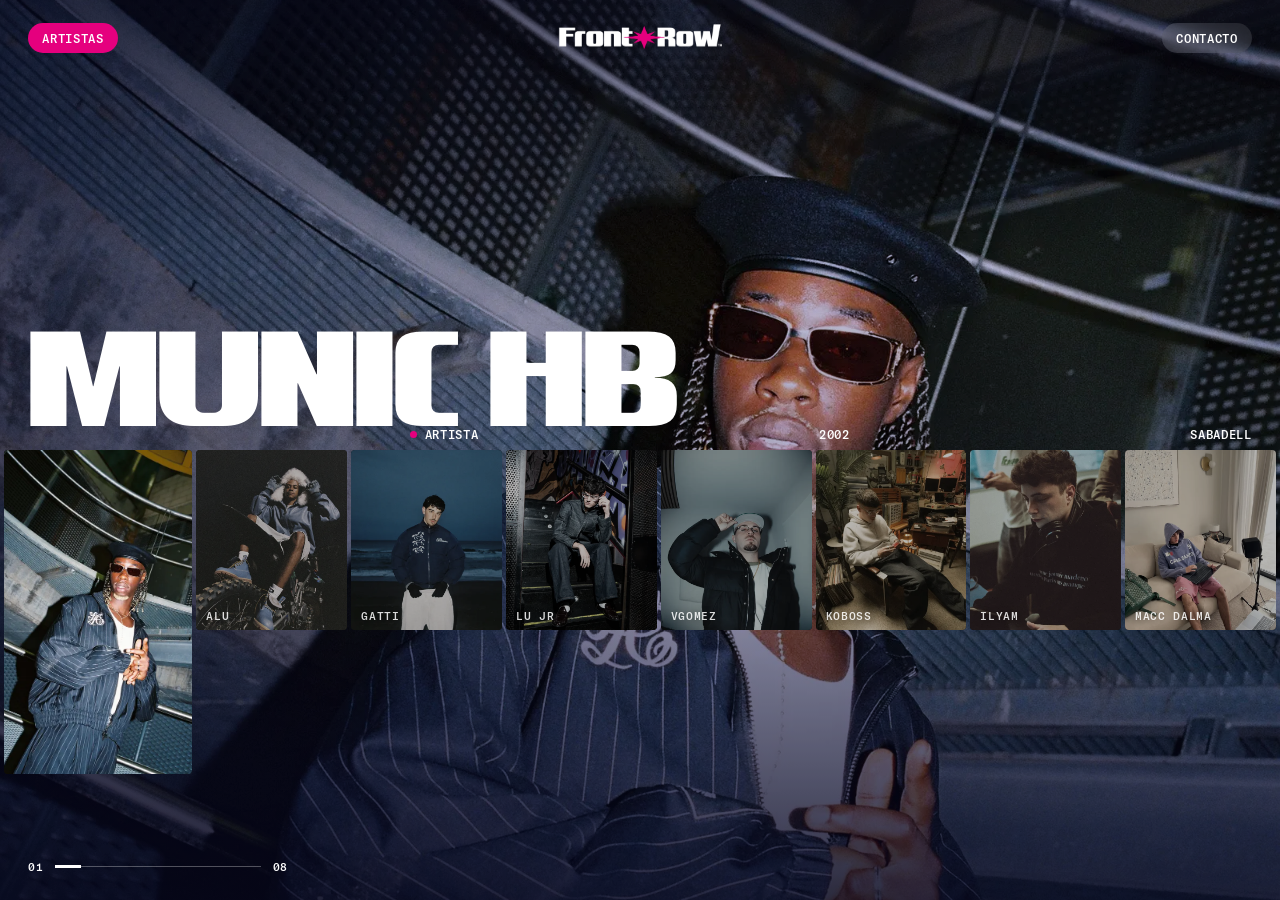
==== index.html @ 2e774e45 "Add files via upload" ====
<!DOCTYPE html>
<html lang="es">
<head>
<meta charset="utf-8">
<meta name="viewport" content="width=device-width, initial-scale=1, viewport-fit=cover">
<title>Front Row Music</title>
<meta name="description" content="Management de artistas y productores. Munic HB, Alu, Gatti, Lu Jr, VGomez, Koboss, Ilyam y Macc Dalma.">
<meta property="og:title" content="Front Row Music">
<meta property="og:description" content="Management de artistas y productores. Munic HB, Alu, Gatti, Lu Jr, VGomez, Koboss, Ilyam y Macc Dalma.">
<meta property="og:image" content="https://frontrowmusic.es/assets/img/og.jpg">
<meta name="theme-color" content="#0B0F9E">
<link rel="icon" href="/favicon.png">
<link rel="preload" href="/assets/fonts/WTJazz-BoldExpanded.otf" as="font" type="font/otf" crossorigin>
<link rel="stylesheet" href="/assets/css/style.css">
<link rel="preload" as="image" href="/assets/img/munic-hb.webp">
</head>
<body class="home">
<div class="bg" aria-hidden="true">
  <img class="bg-img is-on" src="/assets/img/munic-hb.webp" alt="" style="object-position:50% 36%">
  <img class="bg-img" alt="">
  <div class="bg-shade"></div>
</div>
<header class="top">
  <a class="pill is-on" href="/">Artistas</a>
  <a class="logo" href="/" aria-label="Front Row Music, inicio"><img src="/assets/img/logo-blanco.png" alt="Front Row"></a>
  <a class="pill" href="/contacto/">Contacto</a>
</header>
<main class="stage">
  <div class="title">
    <h1 class="big-name" id="bigName">Munic HB</h1>
  </div>
  <div class="meta" id="meta">
    <span id="mRol">Artista</span><span id="mAnio">2002</span><span id="mLugar">Sabadell</span>
  </div>
  <nav class="strip" id="strip" aria-label="Artistas y productores">
    <a class="card is-active" href="/artistas/munic-hb/" data-i="0">
      <img src="/assets/img/munic-hb-thumb.webp" alt="Munic HB" style="object-position:50% 36%" width="560" height="840" fetchpriority="high">
      <span class="card-name">Munic HB</span>
    </a>
    <a class="card" href="/artistas/alu/" data-i="1">
      <img src="/assets/img/alu-thumb.webp" alt="Alu" style="object-position:50% 22%" width="560" height="840" loading="eager">
      <span class="card-name">Alu</span>
    </a>
    <a class="card" href="/artistas/gatti/" data-i="2">
      <img src="/assets/img/gatti-thumb.webp" alt="Gatti" style="object-position:50% 32%" width="560" height="840" loading="eager">
      <span class="card-name">Gatti</span>
    </a>
    <a class="card" href="/artistas/lu-jr/" data-i="3">
      <img src="/assets/img/lu-jr-thumb.webp" alt="Lu Jr" style="object-position:50% 22%" width="560" height="840" loading="eager">
      <span class="card-name">Lu Jr</span>
    </a>
    <a class="card" href="/artistas/vgomez/" data-i="4">
      <img src="/assets/img/vgomez-thumb.webp" alt="VGomez" style="object-position:50% 40%" width="560" height="840" loading="eager">
      <span class="card-name">VGomez</span>
    </a>
    <a class="card" href="/artistas/koboss/" data-i="5">
      <img src="/assets/img/koboss-thumb.webp" alt="Koboss" style="object-position:50% 48%" width="560" height="840" loading="eager">
      <span class="card-name">Koboss</span>
    </a>
    <a class="card" href="/artistas/ilyam/" data-i="6">
      <img src="/assets/img/ilyam-thumb.webp" alt="Ilyam" style="object-position:50% 25%" width="560" height="840" loading="eager">
      <span class="card-name">Ilyam</span>
    </a>
    <a class="card" href="/artistas/macc-dalma/" data-i="7">
      <img src="/assets/img/macc-dalma-thumb.webp" alt="Macc Dalma" style="object-position:50% 85%" width="560" height="840" loading="eager">
      <span class="card-name">Macc Dalma</span>
    </a>
  </nav>
  <div class="counter" aria-hidden="true"><span id="cNow">01</span><span class="bar"><i id="cBar"></i></span><span>08</span></div>
</main>
<script>window.FR=[{"slug": "munic-hb", "nombre": "Munic HB", "rol": "Artista", "anio": 2002, "lugar": "Sabadell", "pos": "50% 36%"}, {"slug": "alu", "nombre": "Alu", "rol": "Artista", "anio": 2002, "lugar": "Barcelona", "pos": "50% 22%"}, {"slug": "gatti", "nombre": "Gatti", "rol": "Artista", "anio": 2003, "lugar": "Mallorca", "pos": "50% 32%"}, {"slug": "lu-jr", "nombre": "Lu Jr", "rol": "Artista", "anio": 2003, "lugar": "Rota", "pos": "50% 22%"}, {"slug": "vgomez", "nombre": "VGomez", "rol": "Artista", "anio": 1998, "lugar": "Mallorca", "pos": "50% 40%"}, {"slug": "koboss", "nombre": "Koboss", "rol": "Productor", "anio": 2002, "lugar": "Mallorca", "pos": "50% 48%"}, {"slug": "ilyam", "nombre": "Ilyam", "rol": "Productor", "anio": 1999, "lugar": "Mallorca", "pos": "50% 25%"}, {"slug": "macc-dalma", "nombre": "Macc Dalma", "rol": "Productor", "anio": 2006, "lugar": "Málaga", "pos": "50% 85%"}];</script>
<script src="/assets/js/home.js" defer></script>
</body>
</html>
---- assets/css/style.css ----
@font-face{font-family:"WT Jazz";src:url(/assets/fonts/WTJazz-BoldExpanded.otf) format("opentype");font-weight:700;font-display:swap}
@font-face{font-family:"Helvetica Now";src:url(/assets/fonts/HelveticaNowDisplay-Bold.otf) format("opentype");font-weight:700;font-display:swap}
@font-face{font-family:"GT Mono";src:url(/assets/fonts/GT-America-Mono-Medium.otf) format("opentype");font-weight:500;font-display:swap}

:root{
  --blue:#0B0F9E; --mag:#E5007E; --ink:#06071c; --white:#fff;
  --display:"WT Jazz","Arial Black",sans-serif;
  --bold:"Helvetica Now","Helvetica Neue",Helvetica,Arial,sans-serif;
  --text:"Helvetica Neue",Helvetica,Arial,sans-serif;
  --mono:"GT Mono",ui-monospace,Menlo,monospace;
  --pad:clamp(16px,2.2vw,32px);
}
*{box-sizing:border-box;margin:0;padding:0}
html,body{height:100%}
body{background:var(--ink);color:var(--white);font-family:var(--text);-webkit-font-smoothing:antialiased;-webkit-tap-highlight-color:transparent}
a{color:inherit;text-decoration:none}
img{display:block}
::selection{background:var(--mag);color:#fff}

/* ---------- header ---------- */
.top{position:fixed;inset:0 0 auto 0;z-index:20;display:grid;grid-template-columns:1fr auto 1fr;align-items:center;padding:calc(var(--pad) * .8) var(--pad)}
.top .pill{justify-self:start;font:500 12px/1 var(--mono);letter-spacing:.06em;text-transform:uppercase;padding:9px 14px;border-radius:99px;background:rgba(255,255,255,.1);backdrop-filter:blur(10px);-webkit-backdrop-filter:blur(10px);transition:background .2s}
.top .pill:last-child{justify-self:end}
.top .pill:hover,.top .pill.is-on{background:var(--mag)}
.top .logo img{height:clamp(20px,2.1vw,28px);width:auto}

/* ---------- home ---------- */
.home{overflow:hidden;height:100svh}
.bg{position:fixed;inset:0;z-index:0;background:var(--blue)}
.bg-img{position:absolute;inset:0;width:100%;height:100%;object-fit:cover;opacity:0;transform:scale(1.04);transition:opacity .7s ease,transform 1.6s cubic-bezier(.2,.7,.2,1)}
.bg-img.is-on{opacity:1;transform:scale(1)}
.bg-shade{position:absolute;inset:0;background:
  linear-gradient(180deg,rgba(6,7,28,.55) 0%,rgba(6,7,28,.08) 28%,rgba(6,7,28,.15) 55%,rgba(6,7,28,.8) 100%),
  linear-gradient(90deg,rgba(6,7,28,.5) 0%,rgba(6,7,28,0) 55%)}
.bg::after{content:"";position:absolute;inset:0;background:var(--blue);mix-blend-mode:multiply;opacity:.22;pointer-events:none}

.stage{position:relative;z-index:2;height:100svh}
.title{position:absolute;left:var(--pad);right:var(--pad);bottom:calc(50% + 8px)}
.big-name{font:700 clamp(54px,9.4vw,168px)/.86 var(--display);text-transform:uppercase;letter-spacing:-.01em;transform-origin:left bottom}
.big-name.swap{animation:grow .55s cubic-bezier(.2,.8,.2,1)}
@keyframes grow{from{opacity:0;transform:scale(.86) translateY(10px)}to{opacity:1;transform:none}}

.meta{position:absolute;left:32%;right:var(--pad);bottom:calc(50% + 10px);display:flex;justify-content:space-between;font:500 12px/1 var(--mono);letter-spacing:.06em;text-transform:uppercase;pointer-events:none}
.meta span:first-child{color:var(--white)}
.meta span:first-child::before{content:"";display:inline-block;width:7px;height:7px;border-radius:50%;background:var(--mag);margin-right:8px;vertical-align:1px}

.strip{position:absolute;left:0;right:0;top:50%;display:flex;gap:4px;align-items:flex-start;padding:0 4px}
.card{position:relative;flex:1 1 0;min-width:0;height:20vh;overflow:hidden;border-radius:4px;background:#111;transition:height .55s cubic-bezier(.2,.8,.2,1),flex-grow .55s cubic-bezier(.2,.8,.2,1)}
.card img{width:100%;height:100%;object-fit:cover;filter:grayscale(.35) brightness(.72);transition:filter .4s,transform .8s cubic-bezier(.2,.8,.2,1)}
.card-name{position:absolute;left:10px;bottom:9px;font:500 11px/1 var(--mono);letter-spacing:.06em;text-transform:uppercase;opacity:.85;text-shadow:0 1px 8px rgba(0,0,0,.6);transition:opacity .3s}
.card.is-active{height:36vh;flex-grow:1.25}
.card.is-active img{filter:none}
.card.is-active .card-name{opacity:0}
.card:focus-visible{outline:2px solid var(--mag);outline-offset:2px}

.counter{position:absolute;left:var(--pad);bottom:calc(var(--pad) + env(safe-area-inset-bottom));display:flex;align-items:center;gap:12px;font:500 11px/1 var(--mono);letter-spacing:.06em;width:min(260px,40vw)}
.counter .bar{flex:1;height:1px;background:rgba(255,255,255,.3);position:relative}
.counter .bar i{position:absolute;left:0;top:-1px;height:3px;background:#fff;width:12.5%;transition:transform .5s cubic-bezier(.2,.8,.2,1)}

@media (max-width:760px){
  .title{bottom:auto;top:auto;left:var(--pad);right:var(--pad);bottom:calc(32vh + 66px)}
  .big-name{font-size:clamp(40px,13.5vw,84px)}
  .meta{left:var(--pad);right:auto;bottom:calc(32vh + 38px);gap:18px}
  .strip{top:auto;bottom:calc(env(safe-area-inset-bottom) + 18px);align-items:flex-end;gap:8px;overflow-x:auto;scroll-snap-type:x mandatory;padding:0 calc(50vw - 18vw);scrollbar-width:none;-webkit-overflow-scrolling:touch}
  .strip::-webkit-scrollbar{display:none}
  .card{flex:0 0 36vw;height:24vh;scroll-snap-align:center;transition:height .4s cubic-bezier(.2,.8,.2,1)}
  .card.is-active{height:32vh;flex-grow:0}
  .counter{display:none}
}

/* ---------- inner pages ---------- */
.page{background:var(--blue);min-height:100svh}
.role{font:500 12px/1 var(--mono);letter-spacing:.08em;text-transform:uppercase;color:#fff;display:flex;align-items:center;gap:8px}
.role::before{content:"";width:7px;height:7px;border-radius:50%;background:var(--mag)}

.artist-wrap{display:grid;grid-template-columns:1fr 1fr;min-height:100svh}
.artist-photo{position:sticky;top:0;height:100svh;overflow:hidden}
.artist-photo img{width:100%;height:100%;object-fit:cover;animation:fadeIn .8s ease both}
@keyframes fadeIn{from{opacity:0;transform:scale(1.03)}to{opacity:1;transform:none}}
.artist-info{display:flex;flex-direction:column;justify-content:center;padding:110px clamp(24px,5vw,88px) 48px;animation:rise .7s .1s cubic-bezier(.2,.8,.2,1) both}
@keyframes rise{from{opacity:0;transform:translateY(16px)}to{opacity:1;transform:none}}
.back{font:500 12px/1 var(--mono);letter-spacing:.06em;text-transform:uppercase;opacity:.7;margin-bottom:auto;padding-bottom:40px;transition:opacity .2s}
.back:hover{opacity:1}
.artist-name{font:700 clamp(46px,6.4vw,112px)/.88 var(--display);text-transform:uppercase;margin:18px 0 20px;overflow-wrap:anywhere}
.origin{font:700 clamp(20px,1.9vw,28px)/1.2 var(--bold);color:#fff;margin-bottom:14px}
.desc{font-size:clamp(16px,1.15vw,18px);line-height:1.5;color:rgba(255,255,255,.82);max-width:46ch}
.links{display:flex;flex-direction:column;margin-top:36px;border-top:1px solid rgba(255,255,255,.25);max-width:520px}
.link-row{display:flex;justify-content:space-between;align-items:center;padding:16px 2px;border-bottom:1px solid rgba(255,255,255,.25);font:700 clamp(17px,1.35vw,21px)/1 var(--bold);transition:color .2s,padding .3s}
.link-row .arr{color:var(--mag);transition:transform .3s}
.link-row:hover{color:var(--mag);padding-left:10px}
.link-row:hover .arr{transform:translate(3px,-3px)}
.pager{display:flex;justify-content:space-between;gap:16px;margin-top:auto;padding-top:56px;font:700 16px/1.2 var(--bold)}
.pager a{display:flex;flex-direction:column;gap:6px;transition:color .2s}
.pager a.r{text-align:right}
.pager a:hover{color:var(--mag)}
.pager small{font:500 11px/1 var(--mono);letter-spacing:.08em;text-transform:uppercase;opacity:.6}

@media (max-width:860px){
  .artist-wrap{grid-template-columns:1fr}
  .artist-photo{position:relative;height:72svh}
  .artist-photo::after{content:"";position:absolute;inset:auto 0 0 0;height:40%;background:linear-gradient(180deg,rgba(11,15,158,0),var(--blue))}
  .artist-info{padding:0 22px 40px;margin-top:-90px;position:relative}
  .back{display:none}
  .link-row{padding:19px 2px}
}

/* ---------- contact ---------- */
.contact{overflow-x:hidden}
.contact-wrap{position:relative;z-index:1;min-height:100svh;display:flex;flex-direction:column;justify-content:center;padding:120px var(--pad) 80px}
.mail{font:700 clamp(22px,5.6vw,104px)/1 var(--display);text-transform:uppercase;margin:24px 0 18px;overflow-wrap:anywhere;transition:color .25s}
.mail:hover{color:var(--mag)}
.contact-note{font-size:clamp(16px,1.2vw,19px);color:rgba(255,255,255,.8)}
.contact .links{max-width:420px}
.star-deco{position:fixed;right:-12vw;bottom:-14vw;width:min(62vw,820px);opacity:.9;z-index:0;animation:spin 60s linear infinite;pointer-events:none}
@keyframes spin{to{transform:rotate(360deg)}}
.foot{position:fixed;left:var(--pad);bottom:var(--pad);font:500 11px/1 var(--mono);letter-spacing:.06em;text-transform:uppercase;opacity:.6;z-index:1}

@media (prefers-reduced-motion:reduce){*{animation:none!important;transition:none!important}}
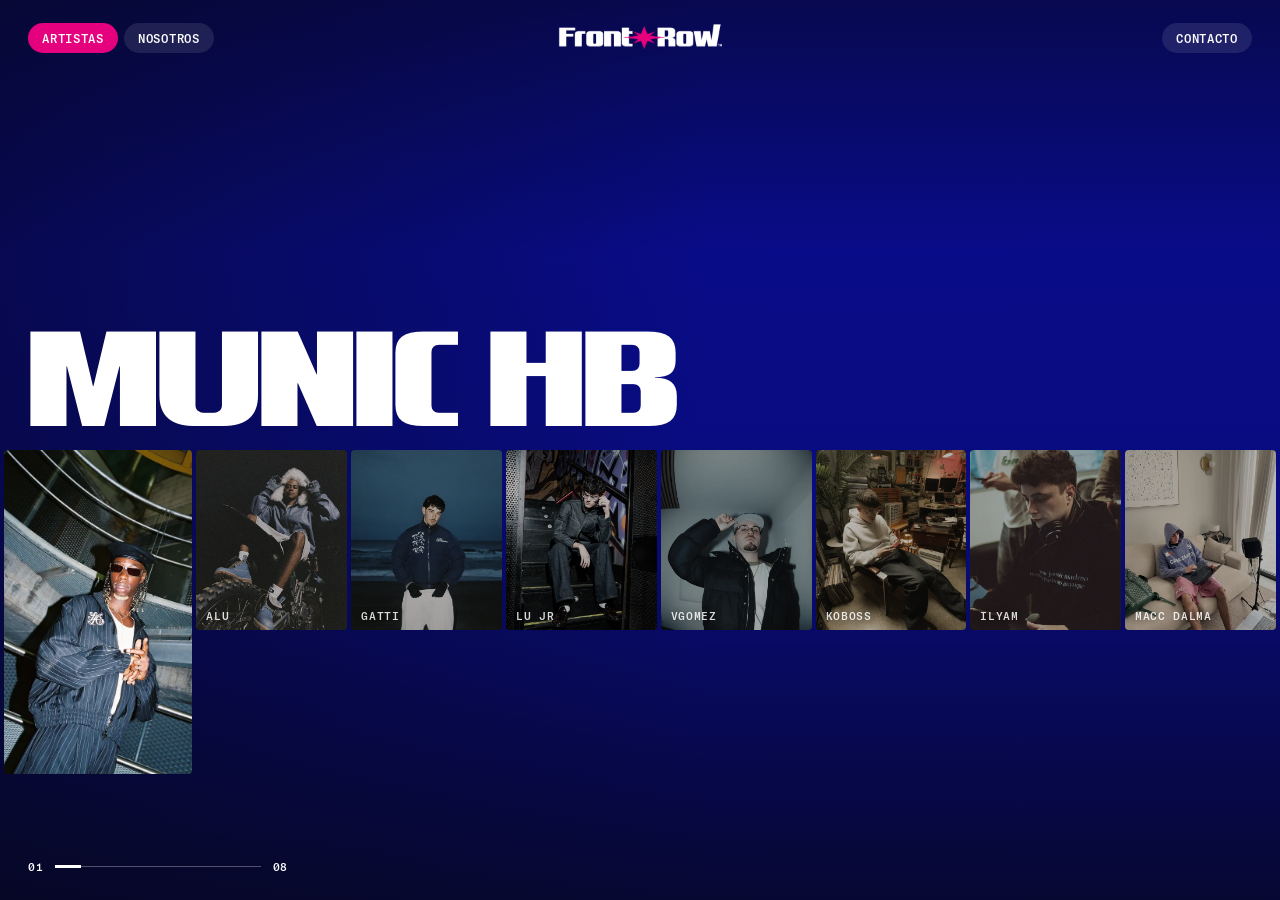
==== commit 56c4ff2e: "Add files via upload" ====
--- a/index.html
+++ b/index.html
@@ -12,25 +12,22 @@
 <link rel="icon" href="/favicon.png">
 <link rel="preload" href="/assets/fonts/WTJazz-BoldExpanded.otf" as="font" type="font/otf" crossorigin>
 <link rel="stylesheet" href="/assets/css/style.css">
-<link rel="preload" as="image" href="/assets/img/munic-hb.webp">
+<link rel="preload" as="image" href="/assets/img/munic-hb.webp" media="(max-width:760px)">
 </head>
 <body class="home">
 <div class="bg" aria-hidden="true">
-  <img class="bg-img is-on" src="/assets/img/munic-hb.webp" alt="" style="object-position:50% 36%">
+  <img class="bg-img is-on" loading="lazy" src="/assets/img/munic-hb.webp" alt="" style="object-position:50% 36%;--mz:1;--mo:50% 100%">
   <img class="bg-img" alt="">
   <div class="bg-shade"></div>
 </div>
 <header class="top">
-  <a class="pill is-on" href="/">Artistas</a>
+  <nav class="nav-l"><a class="pill is-on" href="/">Artistas</a><a class="pill" href="/nosotros/">Nosotros</a></nav>
   <a class="logo" href="/" aria-label="Front Row Music, inicio"><img src="/assets/img/logo-blanco.png" alt="Front Row"></a>
   <a class="pill" href="/contacto/">Contacto</a>
 </header>
 <main class="stage">
   <div class="title">
     <h1 class="big-name" id="bigName">Munic HB</h1>
-  </div>
-  <div class="meta" id="meta">
-    <span id="mRol">Artista</span><span id="mAnio">2002</span><span id="mLugar">Sabadell</span>
   </div>
   <nav class="strip" id="strip" aria-label="Artistas y productores">
     <a class="card is-active" href="/artistas/munic-hb/" data-i="0">
@@ -68,7 +65,7 @@
   </nav>
   <div class="counter" aria-hidden="true"><span id="cNow">01</span><span class="bar"><i id="cBar"></i></span><span>08</span></div>
 </main>
-<script>window.FR=[{"slug": "munic-hb", "nombre": "Munic HB", "rol": "Artista", "anio": 2002, "lugar": "Sabadell", "pos": "50% 36%"}, {"slug": "alu", "nombre": "Alu", "rol": "Artista", "anio": 2002, "lugar": "Barcelona", "pos": "50% 22%"}, {"slug": "gatti", "nombre": "Gatti", "rol": "Artista", "anio": 2003, "lugar": "Mallorca", "pos": "50% 32%"}, {"slug": "lu-jr", "nombre": "Lu Jr", "rol": "Artista", "anio": 2003, "lugar": "Rota", "pos": "50% 22%"}, {"slug": "vgomez", "nombre": "VGomez", "rol": "Artista", "anio": 1998, "lugar": "Mallorca", "pos": "50% 40%"}, {"slug": "koboss", "nombre": "Koboss", "rol": "Productor", "anio": 2002, "lugar": "Mallorca", "pos": "50% 48%"}, {"slug": "ilyam", "nombre": "Ilyam", "rol": "Productor", "anio": 1999, "lugar": "Mallorca", "pos": "50% 25%"}, {"slug": "macc-dalma", "nombre": "Macc Dalma", "rol": "Productor", "anio": 2006, "lugar": "Málaga", "pos": "50% 85%"}];</script>
+<script>window.FR=[{"slug": "munic-hb", "nombre": "Munic HB", "rol": "Artista", "anio": 2002, "lugar": "Sabadell", "pos": "50% 36%", "mz": 1, "mo": "50% 100%"}, {"slug": "alu", "nombre": "Alu", "rol": "Artista", "anio": 2002, "lugar": "Barcelona", "pos": "50% 22%", "mz": 1, "mo": "50% 100%"}, {"slug": "gatti", "nombre": "Gatti", "rol": "Artista", "anio": 2003, "lugar": "Mallorca", "pos": "50% 32%", "mz": 1.1, "mo": "50% 100%"}, {"slug": "lu-jr", "nombre": "Lu Jr", "rol": "Artista", "anio": 2003, "lugar": "Rota", "pos": "50% 22%", "mz": 1, "mo": "50% 100%"}, {"slug": "vgomez", "nombre": "VGomez", "rol": "Artista", "anio": 1998, "lugar": "Mallorca", "pos": "50% 40%", "mz": 1.25, "mo": "50% 100%"}, {"slug": "koboss", "nombre": "Koboss", "rol": "Productor", "anio": 2002, "lugar": "Mallorca", "pos": "50% 48%", "mz": 1, "mo": "50% 100%"}, {"slug": "ilyam", "nombre": "Ilyam", "rol": "Productor", "anio": 1999, "lugar": "Mallorca", "pos": "50% 25%", "mz": 1, "mo": "50% 100%"}, {"slug": "macc-dalma", "nombre": "Macc Dalma", "rol": "Productor", "anio": 2006, "lugar": "Málaga", "pos": "50% 85%", "mz": 1.5, "mo": "35% 100%"}];</script>
 <script src="/assets/js/home.js" defer></script>
 </body>
 </html>
--- a/assets/css/style.css
+++ b/assets/css/style.css
@@ -19,15 +19,16 @@
 
 /* ---------- header ---------- */
 .top{position:fixed;inset:0 0 auto 0;z-index:20;display:grid;grid-template-columns:1fr auto 1fr;align-items:center;padding:calc(var(--pad) * .8) var(--pad)}
-.top .pill{justify-self:start;font:500 12px/1 var(--mono);letter-spacing:.06em;text-transform:uppercase;padding:9px 14px;border-radius:99px;background:rgba(255,255,255,.1);backdrop-filter:blur(10px);-webkit-backdrop-filter:blur(10px);transition:background .2s}
-.top .pill:last-child{justify-self:end}
+.top .nav-l{justify-self:start;display:flex;gap:6px}
+.top .pill{font:500 12px/1 var(--mono);letter-spacing:.06em;text-transform:uppercase;padding:9px 14px;border-radius:99px;background:rgba(255,255,255,.1);backdrop-filter:blur(10px);-webkit-backdrop-filter:blur(10px);transition:background .2s}
+.top > .pill{justify-self:end}
 .top .pill:hover,.top .pill.is-on{background:var(--mag)}
 .top .logo img{height:clamp(20px,2.1vw,28px);width:auto}
 
 /* ---------- home ---------- */
 .home{overflow:hidden;height:100svh}
 .bg{position:fixed;inset:0;z-index:0;background:var(--blue)}
-.bg-img{position:absolute;inset:0;width:100%;height:100%;object-fit:cover;opacity:0;transform:scale(1.04);transition:opacity .7s ease,transform 1.6s cubic-bezier(.2,.7,.2,1)}
+.bg-img{display:none;position:absolute;inset:0;width:100%;height:100%;object-fit:cover;opacity:0;transform:scale(1.04);transition:opacity .7s ease,transform 1.6s cubic-bezier(.2,.7,.2,1)}
 .bg-img.is-on{opacity:1;transform:scale(1)}
 .bg-shade{position:absolute;inset:0;background:
   linear-gradient(180deg,rgba(6,7,28,.55) 0%,rgba(6,7,28,.08) 28%,rgba(6,7,28,.15) 55%,rgba(6,7,28,.8) 100%),
@@ -40,9 +41,6 @@
 .big-name.swap{animation:grow .55s cubic-bezier(.2,.8,.2,1)}
 @keyframes grow{from{opacity:0;transform:scale(.86) translateY(10px)}to{opacity:1;transform:none}}
 
-.meta{position:absolute;left:32%;right:var(--pad);bottom:calc(50% + 10px);display:flex;justify-content:space-between;font:500 12px/1 var(--mono);letter-spacing:.06em;text-transform:uppercase;pointer-events:none}
-.meta span:first-child{color:var(--white)}
-.meta span:first-child::before{content:"";display:inline-block;width:7px;height:7px;border-radius:50%;background:var(--mag);margin-right:8px;vertical-align:1px}
 
 .strip{position:absolute;left:0;right:0;top:50%;display:flex;gap:4px;align-items:flex-start;padding:0 4px}
 .card{position:relative;flex:1 1 0;min-width:0;height:20vh;overflow:hidden;border-radius:4px;background:#111;transition:height .55s cubic-bezier(.2,.8,.2,1),flex-grow .55s cubic-bezier(.2,.8,.2,1)}
@@ -58,9 +56,12 @@
 .counter .bar i{position:absolute;left:0;top:-1px;height:3px;background:#fff;width:12.5%;transition:transform .5s cubic-bezier(.2,.8,.2,1)}
 
 @media (max-width:760px){
-  .title{bottom:auto;top:auto;left:var(--pad);right:var(--pad);bottom:calc(32vh + 66px)}
+  .title{left:var(--pad);right:var(--pad);bottom:calc(32vh + 44px)}
+  .bg-img{display:block;transform-origin:var(--mo,50% 100%);scale:var(--mz,1)}
+  .top .pill{font-size:10px;padding:8px 10px}
+  .top .nav-l{gap:4px}
+  .top .logo img{height:17px}
   .big-name{font-size:clamp(40px,13.5vw,84px)}
-  .meta{left:var(--pad);right:auto;bottom:calc(32vh + 38px);gap:18px}
   .strip{top:auto;bottom:calc(env(safe-area-inset-bottom) + 18px);align-items:flex-end;gap:8px;overflow-x:auto;scroll-snap-type:x mandatory;padding:0 calc(50vw - 18vw);scrollbar-width:none;-webkit-overflow-scrolling:touch}
   .strip::-webkit-scrollbar{display:none}
   .card{flex:0 0 36vw;height:24vh;scroll-snap-align:center;transition:height .4s cubic-bezier(.2,.8,.2,1)}
@@ -89,11 +90,10 @@
 .link-row .arr{color:var(--mag);transition:transform .3s}
 .link-row:hover{color:var(--mag);padding-left:10px}
 .link-row:hover .arr{transform:translate(3px,-3px)}
-.pager{display:flex;justify-content:space-between;gap:16px;margin-top:auto;padding-top:56px;font:700 16px/1.2 var(--bold)}
-.pager a{display:flex;flex-direction:column;gap:6px;transition:color .2s}
-.pager a.r{text-align:right}
-.pager a:hover{color:var(--mag)}
-.pager small{font:500 11px/1 var(--mono);letter-spacing:.08em;text-transform:uppercase;opacity:.6}
+.artist-foot{margin-top:auto;padding-top:56px;display:flex;flex-direction:column;align-items:center;gap:8px;text-align:center}
+.artist-foot small{font:500 11px/1 var(--mono);letter-spacing:.08em;text-transform:uppercase;opacity:.6}
+.artist-foot a{font:700 clamp(16px,1.3vw,20px)/1.2 var(--bold);border-bottom:1px solid rgba(255,255,255,.35);padding-bottom:3px;transition:color .2s,border-color .2s}
+.artist-foot a:hover{color:var(--mag);border-color:var(--mag)}
 
 @media (max-width:860px){
   .artist-wrap{grid-template-columns:1fr}
@@ -115,4 +115,27 @@
 @keyframes spin{to{transform:rotate(360deg)}}
 .foot{position:fixed;left:var(--pad);bottom:var(--pad);font:500 11px/1 var(--mono);letter-spacing:.06em;text-transform:uppercase;opacity:.6;z-index:1}
 
+/* ---------- about ---------- */
+.about{overflow-x:hidden}
+.about-wrap{position:relative;z-index:1;max-width:1100px;padding:150px var(--pad) 90px;animation:rise .7s cubic-bezier(.2,.8,.2,1) both}
+.about-title{font:700 clamp(40px,6vw,96px)/.9 var(--display);text-transform:uppercase}
+.about-sub{font:500 clamp(12px,1vw,14px)/1 var(--mono);letter-spacing:.1em;text-transform:uppercase;color:var(--mag);margin:20px 0 56px}
+.about-lead{font:700 clamp(24px,2.6vw,40px)/1.15 var(--bold);max-width:22ch;margin-bottom:22px}
+.about-p{font-size:clamp(16px,1.2vw,19px);line-height:1.55;color:rgba(255,255,255,.84);max-width:58ch}
+.about-cols{display:grid;grid-template-columns:1fr 1fr;gap:clamp(28px,4vw,64px);margin-top:56px;padding-top:36px;border-top:1px solid rgba(255,255,255,.25)}
+.about-cols .role{margin-bottom:16px;font-weight:500}
+.about-founded{font:500 12px/1 var(--mono);letter-spacing:.08em;text-transform:uppercase;opacity:.65;margin-top:56px}
+.about-mail{display:inline-flex;gap:14px;align-items:center;margin-top:22px;font:700 clamp(22px,3vw,44px)/1 var(--display);text-transform:uppercase;overflow-wrap:anywhere;transition:color .25s}
+.about-mail .arr{font-size:.6em}
+.about-mail:hover{color:var(--mag)}
+.about .star-deco{width:min(42vw,600px);right:-15vw;bottom:-17vw}
+.about-wrap{max-width:1000px}
+@media (max-width:760px){.about-cols{grid-template-columns:1fr}.about-wrap{padding-top:120px}.about .star-deco{display:none}}
+@media (max-width:760px){.about-mail,.mail{font-size:4.5vw}.about-mail{gap:8px}}
+
+.desc a{color:#fff;border-bottom:1px solid var(--mag);transition:color .2s}
+.desc a:hover{color:var(--mag)}
+.about-p + .about-p{margin-top:18px}
+.about-mail{margin-top:48px}
+
 @media (prefers-reduced-motion:reduce){*{animation:none!important;transition:none!important}}
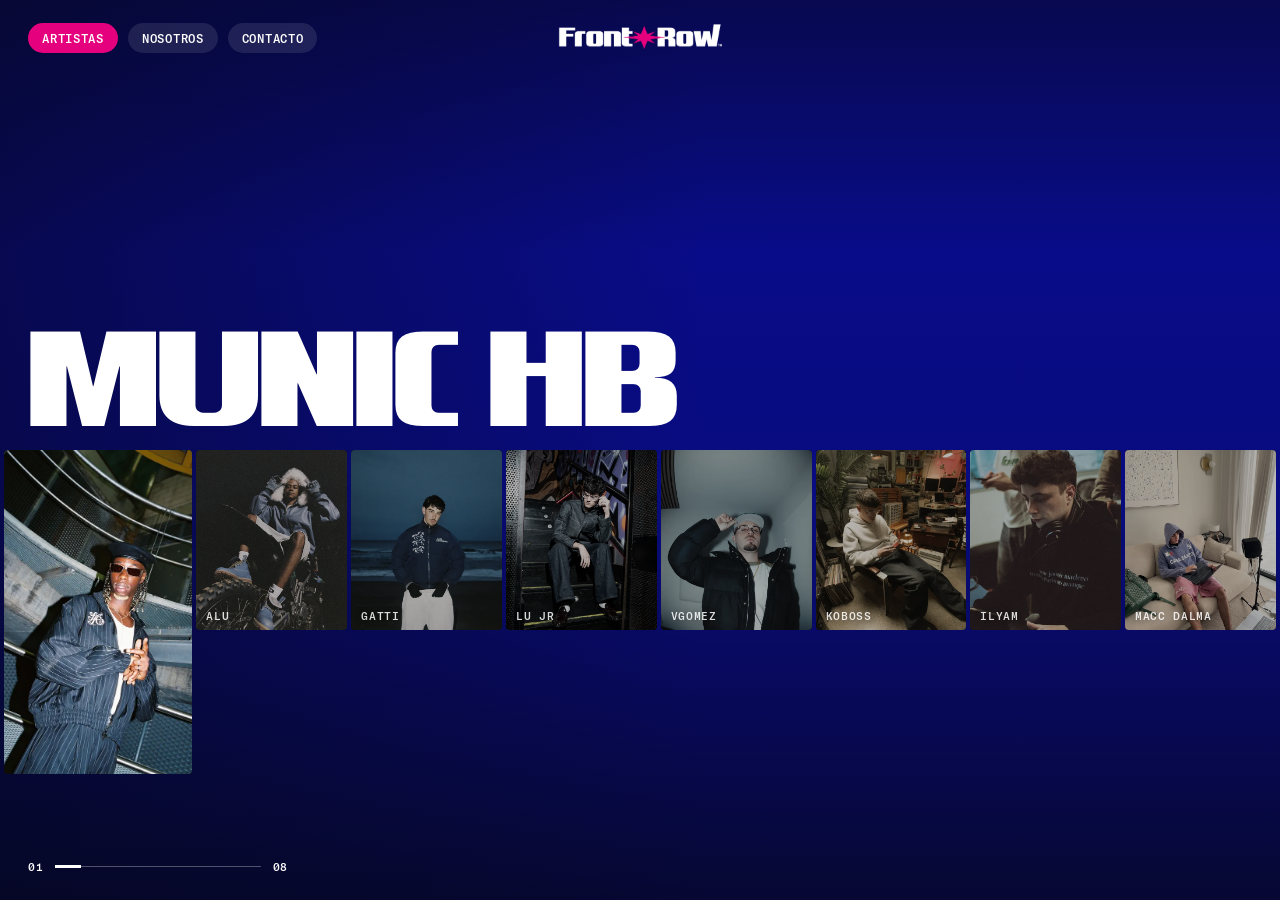
==== commit 4d07420e: "Add files via upload" ====
--- a/index.html
+++ b/index.html
@@ -11,7 +11,7 @@
 <meta name="theme-color" content="#0B0F9E">
 <link rel="icon" href="/favicon.png">
 <link rel="preload" href="/assets/fonts/WTJazz-BoldExpanded.otf" as="font" type="font/otf" crossorigin>
-<link rel="stylesheet" href="/assets/css/style.css">
+<link rel="stylesheet" href="/assets/css/style.css?v=202611090159">
 <link rel="preload" as="image" href="/assets/img/munic-hb.webp" media="(max-width:760px)">
 </head>
 <body class="home">
@@ -21,9 +21,8 @@
   <div class="bg-shade"></div>
 </div>
 <header class="top">
-  <nav class="nav-l"><a class="pill is-on" href="/">Artistas</a><a class="pill" href="/nosotros/">Nosotros</a></nav>
+  <nav class="nav-l"><a class="pill is-on" href="/">Artistas</a><a class="pill" href="/nosotros/">Nosotros</a><a class="pill" href="/contacto/">Contacto</a></nav>
   <a class="logo" href="/" aria-label="Front Row Music, inicio"><img src="/assets/img/logo-blanco.png" alt="Front Row"></a>
-  <a class="pill" href="/contacto/">Contacto</a>
 </header>
 <main class="stage">
   <div class="title">
@@ -66,6 +65,6 @@
   <div class="counter" aria-hidden="true"><span id="cNow">01</span><span class="bar"><i id="cBar"></i></span><span>08</span></div>
 </main>
 <script>window.FR=[{"slug": "munic-hb", "nombre": "Munic HB", "rol": "Artista", "anio": 2002, "lugar": "Sabadell", "pos": "50% 36%", "mz": 1, "mo": "50% 100%"}, {"slug": "alu", "nombre": "Alu", "rol": "Artista", "anio": 2002, "lugar": "Barcelona", "pos": "50% 22%", "mz": 1, "mo": "50% 100%"}, {"slug": "gatti", "nombre": "Gatti", "rol": "Artista", "anio": 2003, "lugar": "Mallorca", "pos": "50% 32%", "mz": 1.1, "mo": "50% 100%"}, {"slug": "lu-jr", "nombre": "Lu Jr", "rol": "Artista", "anio": 2003, "lugar": "Rota", "pos": "50% 22%", "mz": 1, "mo": "50% 100%"}, {"slug": "vgomez", "nombre": "VGomez", "rol": "Artista", "anio": 1998, "lugar": "Mallorca", "pos": "50% 40%", "mz": 1.25, "mo": "50% 100%"}, {"slug": "koboss", "nombre": "Koboss", "rol": "Productor", "anio": 2002, "lugar": "Mallorca", "pos": "50% 48%", "mz": 1, "mo": "50% 100%"}, {"slug": "ilyam", "nombre": "Ilyam", "rol": "Productor", "anio": 1999, "lugar": "Mallorca", "pos": "50% 25%", "mz": 1, "mo": "50% 100%"}, {"slug": "macc-dalma", "nombre": "Macc Dalma", "rol": "Productor", "anio": 2006, "lugar": "Málaga", "pos": "50% 85%", "mz": 1.5, "mo": "35% 100%"}];</script>
-<script src="/assets/js/home.js" defer></script>
+<script src="/assets/js/home.js?v=202611090159" defer></script>
 </body>
 </html>
--- a/assets/css/style.css
+++ b/assets/css/style.css
@@ -19,9 +19,8 @@
 
 /* ---------- header ---------- */
 .top{position:fixed;inset:0 0 auto 0;z-index:20;display:grid;grid-template-columns:1fr auto 1fr;align-items:center;padding:calc(var(--pad) * .8) var(--pad)}
-.top .nav-l{justify-self:start;display:flex;gap:6px}
+.top .nav-l{justify-self:start;display:flex;gap:10px}
 .top .pill{font:500 12px/1 var(--mono);letter-spacing:.06em;text-transform:uppercase;padding:9px 14px;border-radius:99px;background:rgba(255,255,255,.1);backdrop-filter:blur(10px);-webkit-backdrop-filter:blur(10px);transition:background .2s}
-.top > .pill{justify-self:end}
 .top .pill:hover,.top .pill.is-on{background:var(--mag)}
 .top .logo img{height:clamp(20px,2.1vw,28px);width:auto}
 
@@ -59,8 +58,10 @@
   .title{left:var(--pad);right:var(--pad);bottom:calc(32vh + 44px)}
   .bg-img{display:block;transform-origin:var(--mo,50% 100%);scale:var(--mz,1)}
   .top .pill{font-size:10px;padding:8px 10px}
-  .top .nav-l{gap:4px}
-  .top .logo img{height:17px}
+  .top{grid-template-columns:1fr auto}
+  .top .nav-l{gap:6px}
+  .top .logo{justify-self:end}
+  .top .logo img{height:16px}
   .big-name{font-size:clamp(40px,13.5vw,84px)}
   .strip{top:auto;bottom:calc(env(safe-area-inset-bottom) + 18px);align-items:flex-end;gap:8px;overflow-x:auto;scroll-snap-type:x mandatory;padding:0 calc(50vw - 18vw);scrollbar-width:none;-webkit-overflow-scrolling:touch}
   .strip::-webkit-scrollbar{display:none}
@@ -91,9 +92,12 @@
 .link-row:hover{color:var(--mag);padding-left:10px}
 .link-row:hover .arr{transform:translate(3px,-3px)}
 .artist-foot{margin-top:auto;padding-top:56px;display:flex;flex-direction:column;align-items:center;gap:8px;text-align:center}
+.artist-foot{gap:14px}
 .artist-foot small{font:500 11px/1 var(--mono);letter-spacing:.08em;text-transform:uppercase;opacity:.6}
-.artist-foot a{font:700 clamp(16px,1.3vw,20px)/1.2 var(--bold);border-bottom:1px solid rgba(255,255,255,.35);padding-bottom:3px;transition:color .2s,border-color .2s}
-.artist-foot a:hover{color:var(--mag);border-color:var(--mag)}
+.mail-pill{display:inline-flex;align-items:center;gap:14px;padding:16px 26px;border:1px solid rgba(255,255,255,.45);border-radius:99px;font:700 clamp(16px,1.25vw,19px)/1 var(--bold);transition:background .25s,border-color .25s,color .25s}
+.mail-pill .arr{color:var(--mag);transition:transform .3s,color .25s}
+.mail-pill:hover{background:var(--mag);border-color:var(--mag)}
+.mail-pill:hover .arr{color:#fff;transform:translate(3px,-3px)}
 
 @media (max-width:860px){
   .artist-wrap{grid-template-columns:1fr}
@@ -116,26 +120,28 @@
 .foot{position:fixed;left:var(--pad);bottom:var(--pad);font:500 11px/1 var(--mono);letter-spacing:.06em;text-transform:uppercase;opacity:.6;z-index:1}
 
 /* ---------- about ---------- */
-.about{overflow-x:hidden}
-.about-wrap{position:relative;z-index:1;max-width:1100px;padding:150px var(--pad) 90px;animation:rise .7s cubic-bezier(.2,.8,.2,1) both}
-.about-title{font:700 clamp(40px,6vw,96px)/.9 var(--display);text-transform:uppercase}
-.about-sub{font:500 clamp(12px,1vw,14px)/1 var(--mono);letter-spacing:.1em;text-transform:uppercase;color:var(--mag);margin:20px 0 56px}
-.about-lead{font:700 clamp(24px,2.6vw,40px)/1.15 var(--bold);max-width:22ch;margin-bottom:22px}
-.about-p{font-size:clamp(16px,1.2vw,19px);line-height:1.55;color:rgba(255,255,255,.84);max-width:58ch}
-.about-cols{display:grid;grid-template-columns:1fr 1fr;gap:clamp(28px,4vw,64px);margin-top:56px;padding-top:36px;border-top:1px solid rgba(255,255,255,.25)}
-.about-cols .role{margin-bottom:16px;font-weight:500}
-.about-founded{font:500 12px/1 var(--mono);letter-spacing:.08em;text-transform:uppercase;opacity:.65;margin-top:56px}
-.about-mail{display:inline-flex;gap:14px;align-items:center;margin-top:22px;font:700 clamp(22px,3vw,44px)/1 var(--display);text-transform:uppercase;overflow-wrap:anywhere;transition:color .25s}
-.about-mail .arr{font-size:.6em}
+.about{overflow-x:hidden;position:relative}
+.about .star-deco{position:absolute;width:min(30vw,480px);right:-5vw;top:70px;bottom:auto;opacity:.95}
+.about-wrap{position:relative;z-index:1;padding:clamp(120px,15vh,170px) var(--pad) 80px}
+.about-hero{animation:rise .7s cubic-bezier(.2,.8,.2,1) both}
+.about-title{font:700 clamp(52px,10.5vw,190px)/.84 var(--display);text-transform:uppercase;letter-spacing:-.01em}
+.about-sub{display:flex;flex-wrap:wrap;align-items:center;gap:14px 18px;margin-top:clamp(22px,3vw,36px);font:700 clamp(13px,1.15vw,17px)/1 var(--bold);letter-spacing:.14em;text-transform:uppercase}
+.about-sub i{width:9px;height:9px;background:var(--mag);transform:rotate(45deg);display:block}
+.about-grid{display:grid;grid-template-columns:minmax(0,5fr) minmax(0,7fr);gap:clamp(32px,5vw,96px);margin-top:clamp(64px,10vh,120px);padding-top:clamp(36px,5vh,56px);border-top:1px solid rgba(255,255,255,.28);max-width:1320px;animation:rise .8s .12s cubic-bezier(.2,.8,.2,1) both}
+.about-lead{font:700 clamp(28px,3vw,50px)/1.05 var(--bold);letter-spacing:-.01em}
+.about-body{display:flex;flex-direction:column;gap:22px;max-width:62ch}
+.about-p{font:400 clamp(17px,1.3vw,20px)/1.6 var(--text);color:rgba(255,255,255,.86)}
+.about-p:first-child::first-letter{font:700 3.3em/.8 var(--display);float:left;margin:.08em .12em 0 0;color:var(--mag)}
+.about-cta{margin-top:clamp(72px,12vh,140px);display:flex;flex-direction:column;gap:18px;animation:rise .8s .22s cubic-bezier(.2,.8,.2,1) both}
+.about-mail{display:inline-flex;align-items:center;gap:16px;align-self:flex-start;font:700 clamp(22px,4.4vw,72px)/1 var(--display);text-transform:uppercase;transition:color .25s}
+.about-mail .arr{font-size:.55em;transition:transform .3s}
 .about-mail:hover{color:var(--mag)}
-.about .star-deco{width:min(42vw,600px);right:-15vw;bottom:-17vw}
-.about-wrap{max-width:1000px}
-@media (max-width:760px){.about-cols{grid-template-columns:1fr}.about-wrap{padding-top:120px}.about .star-deco{display:none}}
-@media (max-width:760px){.about-mail,.mail{font-size:4.5vw}.about-mail{gap:8px}}
-
-.desc a{color:#fff;border-bottom:1px solid var(--mag);transition:color .2s}
-.desc a:hover{color:var(--mag)}
-.about-p + .about-p{margin-top:18px}
-.about-mail{margin-top:48px}
+.about-mail:hover .arr{transform:translate(4px,-4px)}
+@media (max-width:860px){
+  .about-grid{grid-template-columns:1fr}
+  .about .star-deco{display:none}
+  .about-sub{font-size:11px;gap:10px 12px;letter-spacing:.1em}
+  .about-mail{font-size:4.6vw;gap:8px}
+}
 
 @media (prefers-reduced-motion:reduce){*{animation:none!important;transition:none!important}}
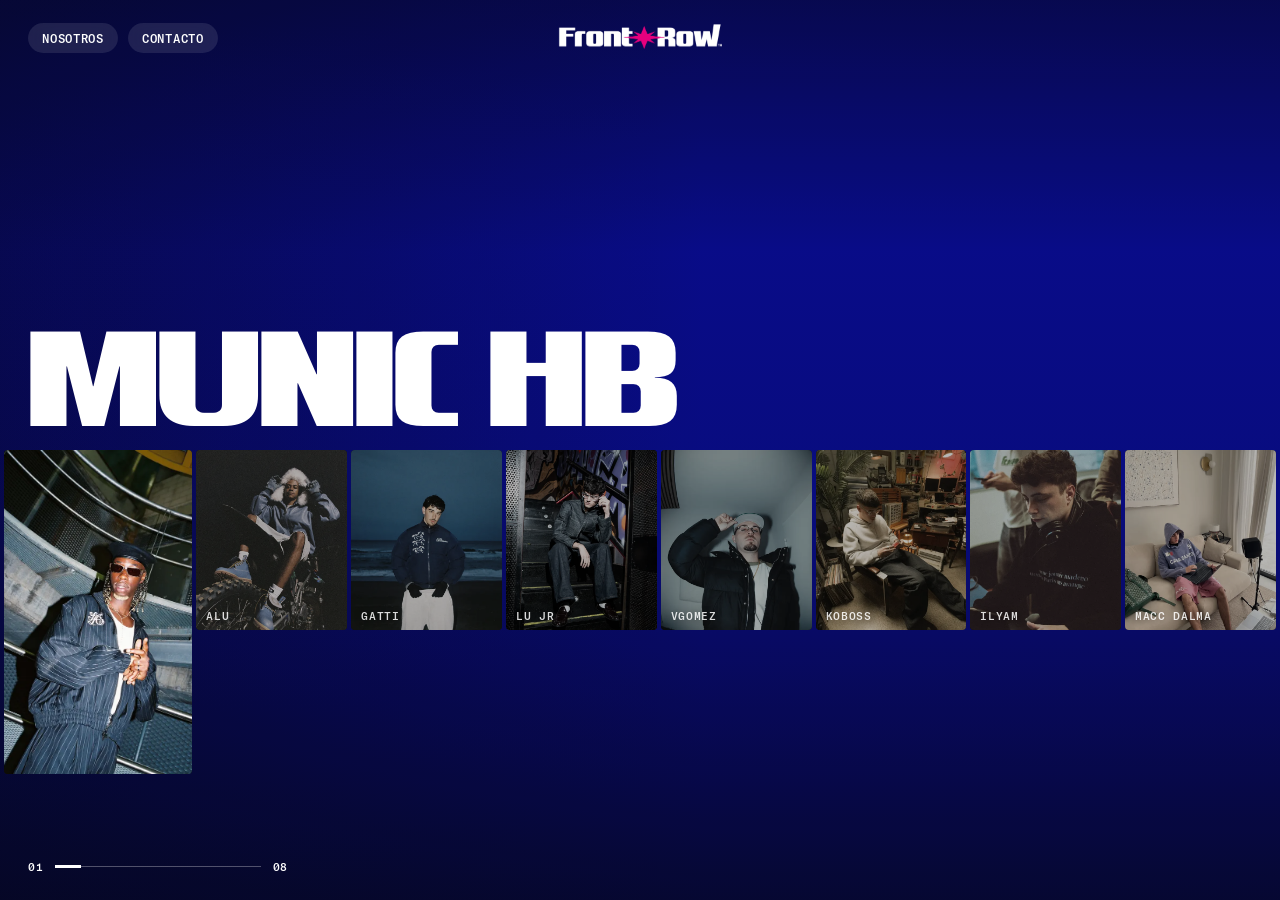
==== commit d1d2cbc0: "Add files via upload" ====
--- a/index.html
+++ b/index.html
@@ -11,7 +11,7 @@
 <meta name="theme-color" content="#0B0F9E">
 <link rel="icon" href="/favicon.png">
 <link rel="preload" href="/assets/fonts/WTJazz-BoldExpanded.otf" as="font" type="font/otf" crossorigin>
-<link rel="stylesheet" href="/assets/css/style.css?v=202611090159">
+<link rel="stylesheet" href="/assets/css/style.css?v=202611090210">
 <link rel="preload" as="image" href="/assets/img/munic-hb.webp" media="(max-width:760px)">
 </head>
 <body class="home">
@@ -21,7 +21,7 @@
   <div class="bg-shade"></div>
 </div>
 <header class="top">
-  <nav class="nav-l"><a class="pill is-on" href="/">Artistas</a><a class="pill" href="/nosotros/">Nosotros</a><a class="pill" href="/contacto/">Contacto</a></nav>
+  <nav class="nav-l"><a class="pill" href="/nosotros/">Nosotros</a><a class="pill" href="/contacto/">Contacto</a></nav>
   <a class="logo" href="/" aria-label="Front Row Music, inicio"><img src="/assets/img/logo-blanco.png" alt="Front Row"></a>
 </header>
 <main class="stage">
@@ -65,6 +65,6 @@
   <div class="counter" aria-hidden="true"><span id="cNow">01</span><span class="bar"><i id="cBar"></i></span><span>08</span></div>
 </main>
 <script>window.FR=[{"slug": "munic-hb", "nombre": "Munic HB", "rol": "Artista", "anio": 2002, "lugar": "Sabadell", "pos": "50% 36%", "mz": 1, "mo": "50% 100%"}, {"slug": "alu", "nombre": "Alu", "rol": "Artista", "anio": 2002, "lugar": "Barcelona", "pos": "50% 22%", "mz": 1, "mo": "50% 100%"}, {"slug": "gatti", "nombre": "Gatti", "rol": "Artista", "anio": 2003, "lugar": "Mallorca", "pos": "50% 32%", "mz": 1.1, "mo": "50% 100%"}, {"slug": "lu-jr", "nombre": "Lu Jr", "rol": "Artista", "anio": 2003, "lugar": "Rota", "pos": "50% 22%", "mz": 1, "mo": "50% 100%"}, {"slug": "vgomez", "nombre": "VGomez", "rol": "Artista", "anio": 1998, "lugar": "Mallorca", "pos": "50% 40%", "mz": 1.25, "mo": "50% 100%"}, {"slug": "koboss", "nombre": "Koboss", "rol": "Productor", "anio": 2002, "lugar": "Mallorca", "pos": "50% 48%", "mz": 1, "mo": "50% 100%"}, {"slug": "ilyam", "nombre": "Ilyam", "rol": "Productor", "anio": 1999, "lugar": "Mallorca", "pos": "50% 25%", "mz": 1, "mo": "50% 100%"}, {"slug": "macc-dalma", "nombre": "Macc Dalma", "rol": "Productor", "anio": 2006, "lugar": "Málaga", "pos": "50% 85%", "mz": 1.5, "mo": "35% 100%"}];</script>
-<script src="/assets/js/home.js?v=202611090159" defer></script>
+<script src="/assets/js/home.js?v=202611090210" defer></script>
 </body>
 </html>
--- a/assets/css/style.css
+++ b/assets/css/style.css
@@ -55,15 +55,17 @@
 .counter .bar i{position:absolute;left:0;top:-1px;height:3px;background:#fff;width:12.5%;transition:transform .5s cubic-bezier(.2,.8,.2,1)}
 
 @media (max-width:760px){
-  .title{left:var(--pad);right:var(--pad);bottom:calc(32vh + 44px)}
+  .stage{display:flex;flex-direction:column;justify-content:flex-end;padding-bottom:calc(env(safe-area-inset-bottom) + 18px)}
+  .title{position:static;text-align:center;padding:0 var(--pad);margin-bottom:16px}
+  .big-name{transform-origin:center bottom}
   .bg-img{display:block;transform-origin:var(--mo,50% 100%);scale:var(--mz,1)}
-  .top .pill{font-size:10px;padding:8px 10px}
-  .top{grid-template-columns:1fr auto}
-  .top .nav-l{gap:6px}
-  .top .logo{justify-self:end}
-  .top .logo img{height:16px}
+  .top .pill{font-size:11px;padding:8px 13px}
+  .top{grid-template-columns:1fr;justify-items:center;row-gap:12px}
+  .top .logo{order:-1}
+  .top .nav-l{justify-self:center;gap:8px}
+  .top .logo img{height:20px}
   .big-name{font-size:clamp(40px,13.5vw,84px)}
-  .strip{top:auto;bottom:calc(env(safe-area-inset-bottom) + 18px);align-items:flex-end;gap:8px;overflow-x:auto;scroll-snap-type:x mandatory;padding:0 calc(50vw - 18vw);scrollbar-width:none;-webkit-overflow-scrolling:touch}
+  .strip{position:static;align-items:flex-end;gap:8px;overflow-x:auto;scroll-snap-type:x mandatory;padding:0 calc(50vw - 18vw);scrollbar-width:none;-webkit-overflow-scrolling:touch}
   .strip::-webkit-scrollbar{display:none}
   .card{flex:0 0 36vw;height:24vh;scroll-snap-align:center;transition:height .4s cubic-bezier(.2,.8,.2,1)}
   .card.is-active{height:32vh;flex-grow:0}
@@ -75,7 +77,7 @@
 .role{font:500 12px/1 var(--mono);letter-spacing:.08em;text-transform:uppercase;color:#fff;display:flex;align-items:center;gap:8px}
 .role::before{content:"";width:7px;height:7px;border-radius:50%;background:var(--mag)}
 
-.artist-wrap{display:grid;grid-template-columns:1fr 1fr;min-height:100svh}
+.artist-wrap{display:grid;grid-template-columns:calc(50% + .151 * clamp(20px,2.1vw,28px)) 1fr;min-height:100svh}
 .artist-photo{position:sticky;top:0;height:100svh;overflow:hidden}
 .artist-photo img{width:100%;height:100%;object-fit:cover;animation:fadeIn .8s ease both}
 @keyframes fadeIn{from{opacity:0;transform:scale(1.03)}to{opacity:1;transform:none}}
@@ -92,7 +94,7 @@
 .link-row:hover{color:var(--mag);padding-left:10px}
 .link-row:hover .arr{transform:translate(3px,-3px)}
 .artist-foot{margin-top:auto;padding-top:56px;display:flex;flex-direction:column;align-items:center;gap:8px;text-align:center}
-.artist-foot{gap:14px}
+.artist-foot{gap:14px;width:100%;max-width:520px}
 .artist-foot small{font:500 11px/1 var(--mono);letter-spacing:.08em;text-transform:uppercase;opacity:.6}
 .mail-pill{display:inline-flex;align-items:center;gap:14px;padding:16px 26px;border:1px solid rgba(255,255,255,.45);border-radius:99px;font:700 clamp(16px,1.25vw,19px)/1 var(--bold);transition:background .25s,border-color .25s,color .25s}
 .mail-pill .arr{color:var(--mag);transition:transform .3s,color .25s}
